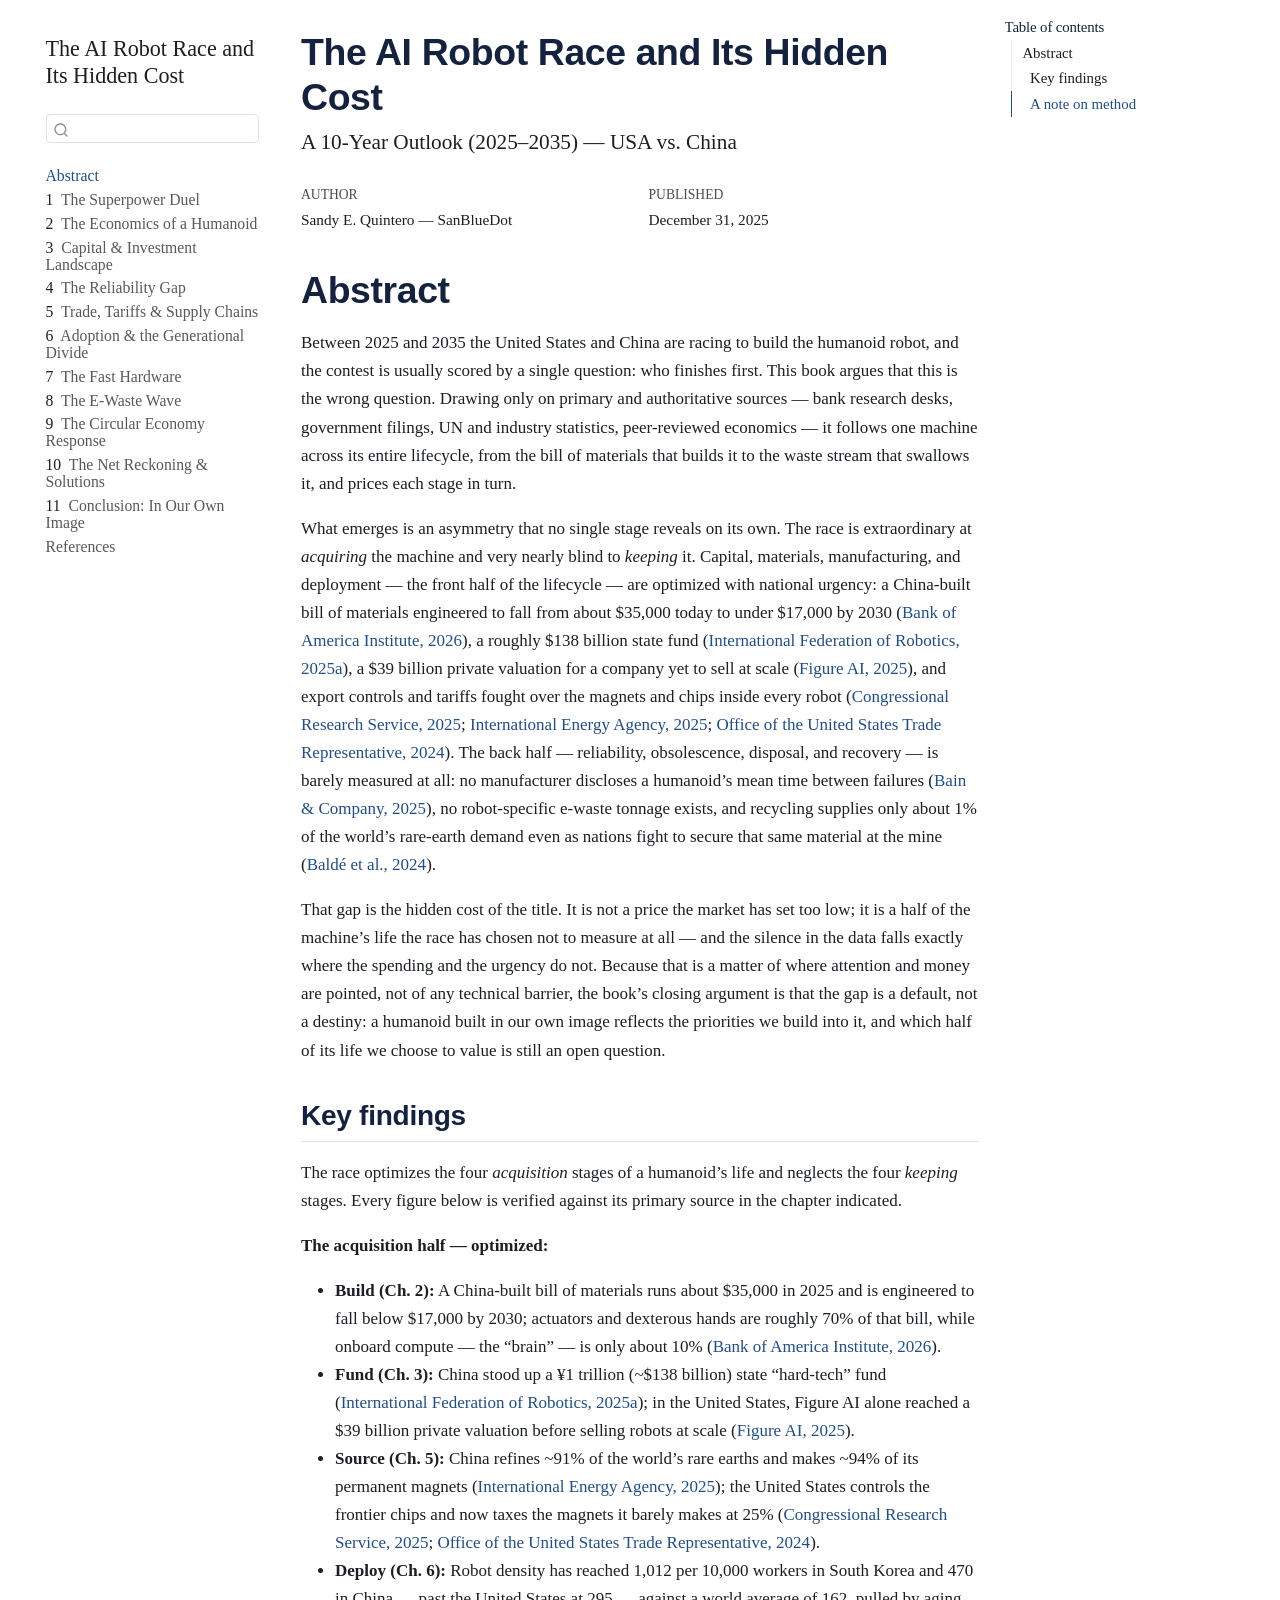
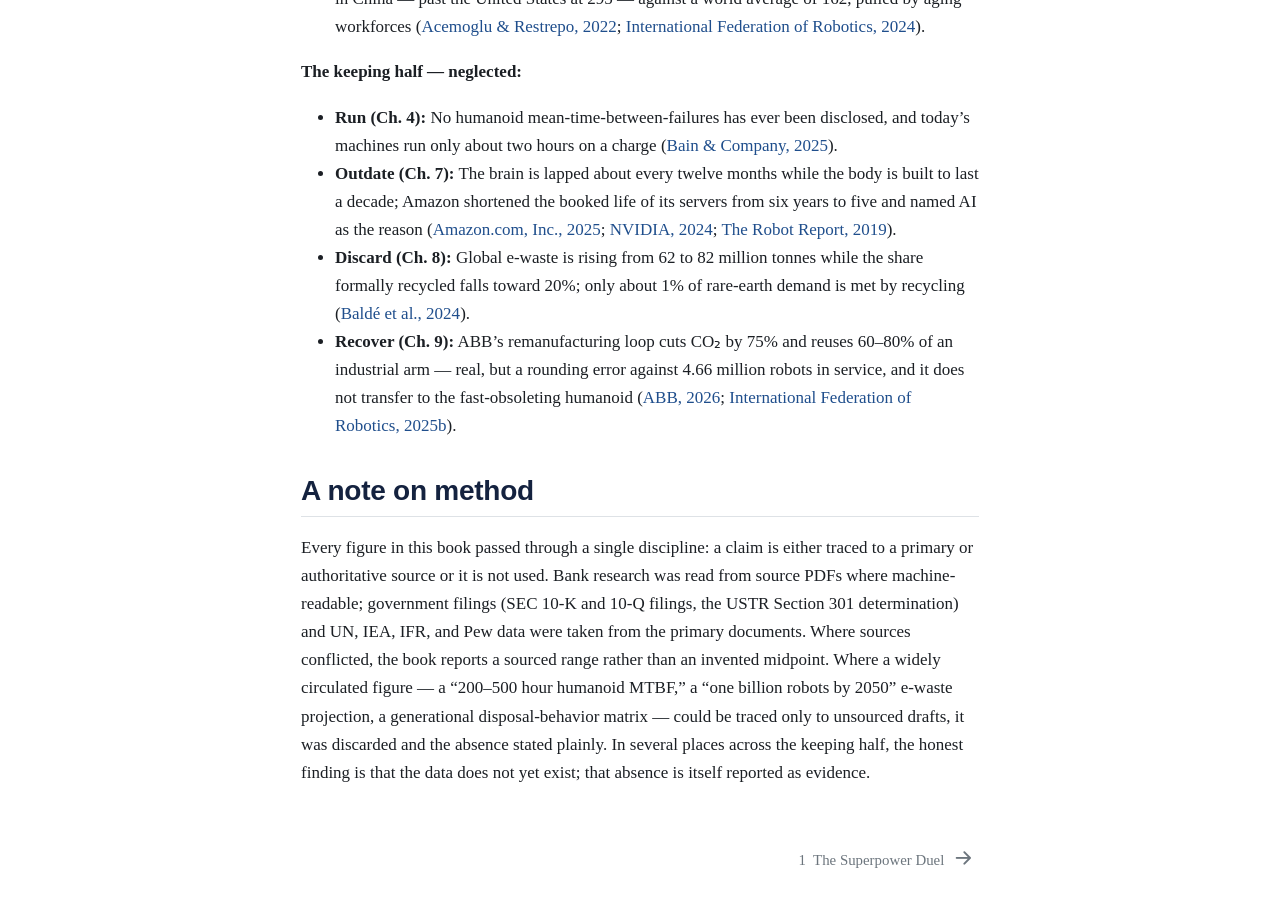
==== index.html @ 502b9b4f "Built site for gh-pages" ====
<!DOCTYPE html>
<html xmlns="http://www.w3.org/1999/xhtml" lang="en" xml:lang="en"><head>

<meta charset="utf-8">
<meta name="generator" content="quarto-1.9.38">

<meta name="viewport" content="width=device-width, initial-scale=1.0, user-scalable=yes">

<meta name="author" content="Sandy E. Quintero — SanBlueDot">
<meta name="dcterms.date" content="2025-12-31">

<title>The AI Robot Race and Its Hidden Cost</title>
<style>
/* Default styles provided by pandoc.
** See https://pandoc.org/MANUAL.html#variables-for-html for config info.
*/
code{white-space: pre-wrap;}
span.smallcaps{font-variant: small-caps;}
div.columns{display: flex; gap: min(4vw, 1.5em);}
div.column{flex: auto; overflow-x: auto;}
div.hanging-indent{margin-left: 1.5em; text-indent: -1.5em;}
ul.task-list{list-style: none;}
ul.task-list li input[type="checkbox"] {
  width: 0.8em;
  margin: 0 0.8em 0.2em -1em; /* quarto-specific, see https://github.com/quarto-dev/quarto-cli/issues/4556 */ 
  vertical-align: middle;
}
/* CSS for citations */
div.csl-bib-body { }
div.csl-entry {
  clear: both;
  margin-bottom: 0em;
}
.hanging-indent div.csl-entry {
  margin-left:2em;
  text-indent:-2em;
}
div.csl-left-margin {
  min-width:2em;
  float:left;
}
div.csl-right-inline {
  margin-left:2em;
  padding-left:1em;
}
div.csl-indent {
  margin-left: 2em;
}</style>


<script src="site_libs/quarto-nav/quarto-nav.js"></script>
<script src="site_libs/quarto-nav/headroom.min.js"></script>
<script src="site_libs/clipboard/clipboard.min.js"></script>
<script src="site_libs/quarto-search/autocomplete.umd.js"></script>
<script src="site_libs/quarto-search/fuse.min.js"></script>
<script src="site_libs/quarto-search/quarto-search.js"></script>
<meta name="quarto:offset" content="./">
<link href="./01-superpower-duel.html" rel="next">
<script src="site_libs/quarto-html/quarto.js" type="module"></script>
<script src="site_libs/quarto-html/tabsets/tabsets.js" type="module"></script>
<script src="site_libs/quarto-html/popper.min.js"></script>
<script src="site_libs/quarto-html/tippy.umd.min.js"></script>
<script src="site_libs/quarto-html/anchor.min.js"></script>
<link href="site_libs/quarto-html/tippy.css" rel="stylesheet">
<link href="site_libs/quarto-html/quarto-syntax-highlighting-15634bcf2e68342d4ad2dfa704d543f6.css" rel="stylesheet" id="quarto-text-highlighting-styles">
<script src="site_libs/bootstrap/bootstrap.min.js"></script>
<link href="site_libs/bootstrap/bootstrap-icons.css" rel="stylesheet">
<link href="site_libs/bootstrap/bootstrap-3083ef82141734df371f26d2f2a24fa7.min.css" rel="stylesheet" append-hash="true" id="quarto-bootstrap" data-mode="light">
<script id="quarto-search-options" type="application/json">{
  "location": "sidebar",
  "copy-button": false,
  "collapse-after": 3,
  "panel-placement": "start",
  "type": "textbox",
  "limit": 50,
  "keyboard-shortcut": [
    "f",
    "/",
    "s"
  ],
  "show-item-context": false,
  "language": {
    "search-no-results-text": "No results",
    "search-matching-documents-text": "matching documents",
    "search-copy-link-title": "Copy link to search",
    "search-hide-matches-text": "Hide additional matches",
    "search-more-match-text": "more match in this document",
    "search-more-matches-text": "more matches in this document",
    "search-clear-button-title": "Clear",
    "search-text-placeholder": "",
    "search-detached-cancel-button-title": "Cancel",
    "search-submit-button-title": "Submit",
    "search-label": "Search"
  }
}</script>


</head>

<body class="nav-sidebar floating quarto-light">

<div id="quarto-search-results"></div>
  <header id="quarto-header" class="headroom fixed-top">
  <nav class="quarto-secondary-nav">
    <div class="container-fluid d-flex">
      <button type="button" class="quarto-btn-toggle btn" data-bs-toggle="collapse" role="button" data-bs-target=".quarto-sidebar-collapse-item" aria-controls="quarto-sidebar" aria-expanded="false" aria-label="Toggle sidebar navigation" onclick="if (window.quartoToggleHeadroom) { window.quartoToggleHeadroom(); }">
        <i class="bi bi-layout-text-sidebar-reverse"></i>
      </button>
        <nav class="quarto-page-breadcrumbs" aria-label="breadcrumb"><ol class="breadcrumb"><li class="breadcrumb-item"><a href="./index.html">Abstract</a></li></ol></nav>
        <a class="flex-grow-1" role="navigation" data-bs-toggle="collapse" data-bs-target=".quarto-sidebar-collapse-item" aria-controls="quarto-sidebar" aria-expanded="false" aria-label="Toggle sidebar navigation" onclick="if (window.quartoToggleHeadroom) { window.quartoToggleHeadroom(); }">      
        </a>
      <button type="button" class="btn quarto-search-button" aria-label="Search" onclick="window.quartoOpenSearch();">
        <i class="bi bi-search"></i>
      </button>
    </div>
  </nav>
</header>
<!-- content -->
<div id="quarto-content" class="quarto-container page-columns page-rows-contents page-layout-article">
<!-- sidebar -->
  <nav id="quarto-sidebar" class="sidebar collapse collapse-horizontal quarto-sidebar-collapse-item sidebar-navigation floating overflow-auto">
    <div class="pt-lg-2 mt-2 text-left sidebar-header">
    <div class="sidebar-title mb-0 py-0">
      <a href="./">The AI Robot Race and Its Hidden Cost</a> 
    </div>
      </div>
        <div class="mt-2 flex-shrink-0 align-items-center">
        <div class="sidebar-search">
        <div id="quarto-search" class="" title="Search"></div>
        </div>
        </div>
    <div class="sidebar-menu-container"> 
    <ul class="list-unstyled mt-1">
        <li class="sidebar-item">
  <div class="sidebar-item-container"> 
  <a href="./index.html" class="sidebar-item-text sidebar-link active">
 <span class="menu-text">Abstract</span></a>
  </div>
</li>
        <li class="sidebar-item">
  <div class="sidebar-item-container"> 
  <a href="./01-superpower-duel.html" class="sidebar-item-text sidebar-link">
 <span class="menu-text"><span class="chapter-number">1</span>&nbsp; <span class="chapter-title">The Superpower Duel</span></span></a>
  </div>
</li>
        <li class="sidebar-item">
  <div class="sidebar-item-container"> 
  <a href="./02-economics-of-a-humanoid.html" class="sidebar-item-text sidebar-link">
 <span class="menu-text"><span class="chapter-number">2</span>&nbsp; <span class="chapter-title">The Economics of a Humanoid</span></span></a>
  </div>
</li>
        <li class="sidebar-item">
  <div class="sidebar-item-container"> 
  <a href="./03-capital-investment.html" class="sidebar-item-text sidebar-link">
 <span class="menu-text"><span class="chapter-number">3</span>&nbsp; <span class="chapter-title">Capital &amp; Investment Landscape</span></span></a>
  </div>
</li>
        <li class="sidebar-item">
  <div class="sidebar-item-container"> 
  <a href="./04-reliability-gap.html" class="sidebar-item-text sidebar-link">
 <span class="menu-text"><span class="chapter-number">4</span>&nbsp; <span class="chapter-title">The Reliability Gap</span></span></a>
  </div>
</li>
        <li class="sidebar-item">
  <div class="sidebar-item-container"> 
  <a href="./05-trade-tariffs.html" class="sidebar-item-text sidebar-link">
 <span class="menu-text"><span class="chapter-number">5</span>&nbsp; <span class="chapter-title">Trade, Tariffs &amp; Supply Chains</span></span></a>
  </div>
</li>
        <li class="sidebar-item">
  <div class="sidebar-item-container"> 
  <a href="./06-adoption-generational.html" class="sidebar-item-text sidebar-link">
 <span class="menu-text"><span class="chapter-number">6</span>&nbsp; <span class="chapter-title">Adoption &amp; the Generational Divide</span></span></a>
  </div>
</li>
        <li class="sidebar-item">
  <div class="sidebar-item-container"> 
  <a href="./07-fast-hardware.html" class="sidebar-item-text sidebar-link">
 <span class="menu-text"><span class="chapter-number">7</span>&nbsp; <span class="chapter-title">The Fast Hardware</span></span></a>
  </div>
</li>
        <li class="sidebar-item">
  <div class="sidebar-item-container"> 
  <a href="./08-ewaste-wave.html" class="sidebar-item-text sidebar-link">
 <span class="menu-text"><span class="chapter-number">8</span>&nbsp; <span class="chapter-title">The E-Waste Wave</span></span></a>
  </div>
</li>
        <li class="sidebar-item">
  <div class="sidebar-item-container"> 
  <a href="./09-circular-economy.html" class="sidebar-item-text sidebar-link">
 <span class="menu-text"><span class="chapter-number">9</span>&nbsp; <span class="chapter-title">The Circular Economy Response</span></span></a>
  </div>
</li>
        <li class="sidebar-item">
  <div class="sidebar-item-container"> 
  <a href="./10-net-reckoning.html" class="sidebar-item-text sidebar-link">
 <span class="menu-text"><span class="chapter-number">10</span>&nbsp; <span class="chapter-title">The Net Reckoning &amp; Solutions</span></span></a>
  </div>
</li>
        <li class="sidebar-item">
  <div class="sidebar-item-container"> 
  <a href="./conclusion.html" class="sidebar-item-text sidebar-link">
 <span class="menu-text"><span class="chapter-number">11</span>&nbsp; <span class="chapter-title">Conclusion: In Our Own Image</span></span></a>
  </div>
</li>
        <li class="sidebar-item">
  <div class="sidebar-item-container"> 
  <a href="./references.html" class="sidebar-item-text sidebar-link">
 <span class="menu-text">References</span></a>
  </div>
</li>
    </ul>
    </div>
</nav>
<div id="quarto-sidebar-glass" class="quarto-sidebar-collapse-item" data-bs-toggle="collapse" data-bs-target=".quarto-sidebar-collapse-item"></div>
<!-- margin-sidebar -->
    <div id="quarto-margin-sidebar" class="sidebar margin-sidebar">
        <nav id="TOC" role="doc-toc" class="toc-active">
    <h2 id="toc-title">Table of contents</h2>
   
  <ul>
  <li><a href="#abstract" id="toc-abstract" class="nav-link active" data-scroll-target="#abstract">Abstract</a>
  <ul class="collapse">
  <li><a href="#key-findings" id="toc-key-findings" class="nav-link" data-scroll-target="#key-findings">Key findings</a></li>
  <li><a href="#a-note-on-method" id="toc-a-note-on-method" class="nav-link" data-scroll-target="#a-note-on-method">A note on method</a></li>
  </ul></li>
  </ul>
</nav>
    </div>
<!-- main -->
<main class="content" id="quarto-document-content">

<header id="title-block-header" class="quarto-title-block default">
<div class="quarto-title">
<h1 class="title">The AI Robot Race and Its Hidden Cost</h1>
<p class="subtitle lead">A 10-Year Outlook (2025–2035) — USA vs.&nbsp;China</p>
</div>



<div class="quarto-title-meta">

    <div>
    <div class="quarto-title-meta-heading">Author</div>
    <div class="quarto-title-meta-contents">
             <p>Sandy E. Quintero — SanBlueDot </p>
          </div>
  </div>
    
    <div>
    <div class="quarto-title-meta-heading">Published</div>
    <div class="quarto-title-meta-contents">
      <p class="date">December 31, 2025</p>
    </div>
  </div>
  
    
  </div>
  


</header>


<section id="abstract" class="level1 unnumbered">
<h1 class="unnumbered">Abstract</h1>
<p>Between 2025 and 2035 the United States and China are racing to build the humanoid robot, and the contest is usually scored by a single question: who finishes first. This book argues that this is the wrong question. Drawing only on primary and authoritative sources — bank research desks, government filings, UN and industry statistics, peer-reviewed economics — it follows one machine across its entire lifecycle, from the bill of materials that builds it to the waste stream that swallows it, and prices each stage in turn.</p>
<p>What emerges is an asymmetry that no single stage reveals on its own. The race is extraordinary at <em>acquiring</em> the machine and very nearly blind to <em>keeping</em> it. Capital, materials, manufacturing, and deployment — the front half of the lifecycle — are optimized with national urgency: a China-built bill of materials engineered to fall from about $35,000 today to under $17,000 by 2030 <span class="citation" data-cites="bofa2026physicalai">(<a href="references.html#ref-bofa2026physicalai" role="doc-biblioref">Bank of America Institute, 2026</a>)</span>, a roughly $138 billion state fund <span class="citation" data-cites="ifr2025chinafund">(<a href="references.html#ref-ifr2025chinafund" role="doc-biblioref">International Federation of Robotics, 2025a</a>)</span>, a $39 billion private valuation for a company yet to sell at scale <span class="citation" data-cites="figure2025seriesc">(<a href="references.html#ref-figure2025seriesc" role="doc-biblioref">Figure AI, 2025</a>)</span>, and export controls and tariffs fought over the magnets and chips inside every robot <span class="citation" data-cites="iea2025criticalminerals ustr2024section301 crs2025semiconductors">(<a href="references.html#ref-crs2025semiconductors" role="doc-biblioref">Congressional Research Service, 2025</a>; <a href="references.html#ref-iea2025criticalminerals" role="doc-biblioref">International Energy Agency, 2025</a>; <a href="references.html#ref-ustr2024section301" role="doc-biblioref">Office of the United States Trade Representative, 2024</a>)</span>. The back half — reliability, obsolescence, disposal, and recovery — is barely measured at all: no manufacturer discloses a humanoid’s mean time between failures <span class="citation" data-cites="bain2025humanoid">(<a href="references.html#ref-bain2025humanoid" role="doc-biblioref">Bain &amp; Company, 2025</a>)</span>, no robot-specific e-waste tonnage exists, and recycling supplies only about 1% of the world’s rare-earth demand even as nations fight to secure that same material at the mine <span class="citation" data-cites="gem2024">(<a href="references.html#ref-gem2024" role="doc-biblioref">Baldé et al., 2024</a>)</span>.</p>
<p>That gap is the hidden cost of the title. It is not a price the market has set too low; it is a half of the machine’s life the race has chosen not to measure at all — and the silence in the data falls exactly where the spending and the urgency do not. Because that is a matter of where attention and money are pointed, not of any technical barrier, the book’s closing argument is that the gap is a default, not a destiny: a humanoid built in our own image reflects the priorities we build into it, and which half of its life we choose to value is still an open question.</p>
<section id="key-findings" class="level2">
<h2 class="anchored" data-anchor-id="key-findings">Key findings</h2>
<p>The race optimizes the four <em>acquisition</em> stages of a humanoid’s life and neglects the four <em>keeping</em> stages. Every figure below is verified against its primary source in the chapter indicated.</p>
<p><strong>The acquisition half — optimized:</strong></p>
<ul>
<li><strong>Build (Ch. 2):</strong> A China-built bill of materials runs about $35,000 in 2025 and is engineered to fall below $17,000 by 2030; actuators and dexterous hands are roughly 70% of that bill, while onboard compute — the “brain” — is only about 10% <span class="citation" data-cites="bofa2026physicalai">(<a href="references.html#ref-bofa2026physicalai" role="doc-biblioref">Bank of America Institute, 2026</a>)</span>.</li>
<li><strong>Fund (Ch. 3):</strong> China stood up a ¥1 trillion (~$138 billion) state “hard-tech” fund <span class="citation" data-cites="ifr2025chinafund">(<a href="references.html#ref-ifr2025chinafund" role="doc-biblioref">International Federation of Robotics, 2025a</a>)</span>; in the United States, Figure AI alone reached a $39 billion private valuation before selling robots at scale <span class="citation" data-cites="figure2025seriesc">(<a href="references.html#ref-figure2025seriesc" role="doc-biblioref">Figure AI, 2025</a>)</span>.</li>
<li><strong>Source (Ch. 5):</strong> China refines ~91% of the world’s rare earths and makes ~94% of its permanent magnets <span class="citation" data-cites="iea2025criticalminerals">(<a href="references.html#ref-iea2025criticalminerals" role="doc-biblioref">International Energy Agency, 2025</a>)</span>; the United States controls the frontier chips and now taxes the magnets it barely makes at 25% <span class="citation" data-cites="ustr2024section301 crs2025semiconductors">(<a href="references.html#ref-crs2025semiconductors" role="doc-biblioref">Congressional Research Service, 2025</a>; <a href="references.html#ref-ustr2024section301" role="doc-biblioref">Office of the United States Trade Representative, 2024</a>)</span>.</li>
<li><strong>Deploy (Ch. 6):</strong> Robot density has reached 1,012 per 10,000 workers in South Korea and 470 in China — past the United States at 295 — against a world average of 162, pulled by aging workforces <span class="citation" data-cites="ifr2024density acemoglu2022demographics">(<a href="references.html#ref-acemoglu2022demographics" role="doc-biblioref">Acemoglu &amp; Restrepo, 2022</a>; <a href="references.html#ref-ifr2024density" role="doc-biblioref">International Federation of Robotics, 2024</a>)</span>.</li>
</ul>
<p><strong>The keeping half — neglected:</strong></p>
<ul>
<li><strong>Run (Ch. 4):</strong> No humanoid mean-time-between-failures has ever been disclosed, and today’s machines run only about two hours on a charge <span class="citation" data-cites="bain2025humanoid">(<a href="references.html#ref-bain2025humanoid" role="doc-biblioref">Bain &amp; Company, 2025</a>)</span>.</li>
<li><strong>Outdate (Ch. 7):</strong> The brain is lapped about every twelve months while the body is built to last a decade; Amazon shortened the booked life of its servers from six years to five and named AI as the reason <span class="citation" data-cites="nvidia2024computex therobotreport_reliability amazon2025form10q">(<a href="references.html#ref-amazon2025form10q" role="doc-biblioref">Amazon.com, Inc., 2025</a>; <a href="references.html#ref-nvidia2024computex" role="doc-biblioref">NVIDIA, 2024</a>; <a href="references.html#ref-therobotreport_reliability" role="doc-biblioref">The Robot Report, 2019</a>)</span>.</li>
<li><strong>Discard (Ch. 8):</strong> Global e-waste is rising from 62 to 82 million tonnes while the share formally recycled falls toward 20%; only about 1% of rare-earth demand is met by recycling <span class="citation" data-cites="gem2024">(<a href="references.html#ref-gem2024" role="doc-biblioref">Baldé et al., 2024</a>)</span>.</li>
<li><strong>Recover (Ch. 9):</strong> ABB’s remanufacturing loop cuts CO₂ by 75% and reuses 60–80% of an industrial arm — real, but a rounding error against 4.66 million robots in service, and it does not transfer to the fast-obsoleting humanoid <span class="citation" data-cites="abbreman_service ifr2025worldrobotics">(<a href="references.html#ref-abbreman_service" role="doc-biblioref">ABB, 2026</a>; <a href="references.html#ref-ifr2025worldrobotics" role="doc-biblioref">International Federation of Robotics, 2025b</a>)</span>.</li>
</ul>
</section>
<section id="a-note-on-method" class="level2">
<h2 class="anchored" data-anchor-id="a-note-on-method">A note on method</h2>
<p>Every figure in this book passed through a single discipline: a claim is either traced to a primary or authoritative source or it is not used. Bank research was read from source PDFs where machine-readable; government filings (SEC 10-K and 10-Q filings, the USTR Section 301 determination) and UN, IEA, IFR, and Pew data were taken from the primary documents. Where sources conflicted, the book reports a sourced range rather than an invented midpoint. Where a widely circulated figure — a “200–500 hour humanoid MTBF,” a “one billion robots by 2050” e-waste projection, a generational disposal-behavior matrix — could be traced only to unsourced drafts, it was discarded and the absence stated plainly. In several places across the keeping half, the honest finding is that the data does not yet exist; that absence is itself reported as evidence.</p>


<div id="refs" class="references csl-bib-body hanging-indent" data-entry-spacing="0" data-line-spacing="2" role="list" style="display: none">
<div id="ref-abbreman_service" class="csl-entry" role="listitem">
ABB. (2026). <em>Remanufacturing and workshop repair — remanufactured robots</em>. <a href="https://new.abb.com/products/robotics/service/remanufacturing-and-workshop-repair">https://new.abb.com/products/robotics/service/remanufacturing-and-workshop-repair</a>
</div>
<div id="ref-acemoglu2022demographics" class="csl-entry" role="listitem">
Acemoglu, D., &amp; Restrepo, P. (2022). Demographics and automation. <em>The Review of Economic Studies</em>, <em>89</em>(1), 1–44.
</div>
<div id="ref-amazon2025form10q" class="csl-entry" role="listitem">
Amazon.com, Inc. (2025). <em>Form 10-q for the quarterly period ended march 31, 2025</em>. U.S. Securities; Exchange Commission. <a href="https://www.sec.gov/Archives/edgar/data/1018724/000101872425000036/amzn-20250331.htm">https://www.sec.gov/Archives/edgar/data/1018724/000101872425000036/amzn-20250331.htm</a>
</div>
<div id="ref-bain2025humanoid" class="csl-entry" role="listitem">
Bain &amp; Company. (2025). <em>Humanoid robots: From demos to deployment — technology report 2025</em>. <a href="https://www.bain.com/insights/humanoid-robots-from-demos-to-deployment-technology-report-2025/">https://www.bain.com/insights/humanoid-robots-from-demos-to-deployment-technology-report-2025/</a>
</div>
<div id="ref-gem2024" class="csl-entry" role="listitem">
Baldé, C. P., Kuehr, R., Yamamoto, T., McDonald, R., D’Angelo, E., Althaf, S., Bel, G., Deubzer, O., Fernandez-Cubillo, E., Forti, V., Gray, V., Herat, S., Honda, S., Iattoni, G., Khetriwal, D. S., Luda di Cortemiglia, V., Lobuntsova, Y., Nnorom, I., Pralat, N., &amp; Wagner, M. (2024). <em>The global e-waste monitor 2024</em>. International Telecommunication Union (ITU); United Nations Institute for Training; Research (UNITAR). <a href="https://www.itu.int/en/ITU-D/Environment/Pages/Publications/The-Global-E-waste-Monitor-2024.aspx">https://www.itu.int/en/ITU-D/Environment/Pages/Publications/The-Global-E-waste-Monitor-2024.aspx</a>
</div>
<div id="ref-bofa2026physicalai" class="csl-entry" role="listitem">
Bank of America Institute. (2026, March). <em>Transformation — physical AI, part 2: Humanoid robots</em>. <a href="https://institute.bankofamerica.com/content/dam/transformation/physical-ai-part-2.pdf">https://institute.bankofamerica.com/content/dam/transformation/physical-ai-part-2.pdf</a>
</div>
<div id="ref-crs2025semiconductors" class="csl-entry" role="listitem">
Congressional Research Service. (2025). <em>U.s. Export controls and china: Advanced semiconductors</em>. <a href="https://www.congress.gov/crs-product/R48642">https://www.congress.gov/crs-product/R48642</a>
</div>
<div id="ref-figure2025seriesc" class="csl-entry" role="listitem">
Figure AI. (2025, September). <em>Figure exceeds $1B in series c funding at $39B post-money valuation</em>. <a href="https://www.figure.ai/news/series-c">https://www.figure.ai/news/series-c</a>
</div>
<div id="ref-iea2025criticalminerals" class="csl-entry" role="listitem">
International Energy Agency. (2025). <em>With new export controls on critical minerals, supply concentration risks become reality</em>. <a href="https://www.iea.org/commentaries/with-new-export-controls-on-critical-minerals-supply-concentration-risks-become-reality">https://www.iea.org/commentaries/with-new-export-controls-on-critical-minerals-supply-concentration-risks-become-reality</a>
</div>
<div id="ref-ifr2024density" class="csl-entry" role="listitem">
International Federation of Robotics. (2024). <em>Global robot density in factories doubled in seven years</em>. <a href="https://ifr.org/ifr-press-releases/news/global-robot-density-in-factories-doubled-in-seven-years">https://ifr.org/ifr-press-releases/news/global-robot-density-in-factories-doubled-in-seven-years</a>
</div>
<div id="ref-ifr2025chinafund" class="csl-entry" role="listitem">
International Federation of Robotics. (2025a, March). <em>China to invest 1 trillion yuan in robotics and high-tech industries</em>. <a href="https://ifr.org/ifr-press-releases/news/china-to-invest-1-trillion-yuan-in-robotics-and-high-tech-industries">https://ifr.org/ifr-press-releases/news/china-to-invest-1-trillion-yuan-in-robotics-and-high-tech-industries</a>
</div>
<div id="ref-ifr2025worldrobotics" class="csl-entry" role="listitem">
International Federation of Robotics. (2025b, September). <em>Global robot demand in factories doubles over 10 years — world robotics 2025</em>. <a href="https://ifr.org/ifr-press-releases/news/global-robot-demand-in-factories-doubles-over-10-years">https://ifr.org/ifr-press-releases/news/global-robot-demand-in-factories-doubles-over-10-years</a>
</div>
<div id="ref-nvidia2024computex" class="csl-entry" role="listitem">
NVIDIA. (2024, June). <em><span>“Accelerate everything,”</span> NVIDIA CEO says ahead of COMPUTEX</em>. <a href="https://blogs.nvidia.com/blog/computex-2024-jensen-huang/">https://blogs.nvidia.com/blog/computex-2024-jensen-huang/</a>
</div>
<div id="ref-ustr2024section301" class="csl-entry" role="listitem">
Office of the United States Trade Representative. (2024, September). <em>Notice of modification: China’s acts, policies, and practices related to technology transfer, intellectual property, and innovation</em>. <a href="https://www.federalregister.gov/documents/2024/09/18/2024-21217/notice-of-modification-chinas-acts-policies-and-practices-related-to-technology-transfer">https://www.federalregister.gov/documents/2024/09/18/2024-21217/notice-of-modification-chinas-acts-policies-and-practices-related-to-technology-transfer</a>
</div>
<div id="ref-therobotreport_reliability" class="csl-entry" role="listitem">
The Robot Report. (2019, June). <em>The fake news about robots and their reliability</em>. <a href="https://www.therobotreport.com/the-fake-news-about-robots-and-their-reliability/">https://www.therobotreport.com/the-fake-news-about-robots-and-their-reliability/</a>
</div>
</div>
</section>
</section>

</main> <!-- /main -->
<script id="quarto-html-after-body" type="application/javascript">
  window.document.addEventListener("DOMContentLoaded", function (event) {
    const icon = "";
    const anchorJS = new window.AnchorJS();
    anchorJS.options = {
      placement: 'right',
      icon: icon
    };
    anchorJS.add('.anchored');
    const isCodeAnnotation = (el) => {
      for (const clz of el.classList) {
        if (clz.startsWith('code-annotation-')) {                     
          return true;
        }
      }
      return false;
    }
    const onCopySuccess = function(e) {
      // button target
      const button = e.trigger;
      // don't keep focus
      button.blur();
      // flash "checked"
      button.classList.add('code-copy-button-checked');
      var currentTitle = button.getAttribute("title");
      button.setAttribute("title", "Copied!");
      let tooltip;
      if (window.bootstrap) {
        button.setAttribute("data-bs-toggle", "tooltip");
        button.setAttribute("data-bs-placement", "left");
        button.setAttribute("data-bs-title", "Copied!");
        tooltip = new bootstrap.Tooltip(button, 
          { trigger: "manual", 
            customClass: "code-copy-button-tooltip",
            offset: [0, -8]});
        tooltip.show();    
      }
      setTimeout(function() {
        if (tooltip) {
          tooltip.hide();
          button.removeAttribute("data-bs-title");
          button.removeAttribute("data-bs-toggle");
          button.removeAttribute("data-bs-placement");
        }
        button.setAttribute("title", currentTitle);
        button.classList.remove('code-copy-button-checked');
      }, 1000);
      // clear code selection
      e.clearSelection();
    }
    const getTextToCopy = function(trigger) {
      const outerScaffold = trigger.parentElement.cloneNode(true);
      const codeEl = outerScaffold.querySelector('code');
      for (const childEl of codeEl.children) {
        if (isCodeAnnotation(childEl)) {
          childEl.remove();
        }
      }
      return codeEl.innerText;
    }
    const clipboard = new window.ClipboardJS('.code-copy-button:not([data-in-quarto-modal])', {
      text: getTextToCopy
    });
    clipboard.on('success', onCopySuccess);
    if (window.document.getElementById('quarto-embedded-source-code-modal')) {
      const clipboardModal = new window.ClipboardJS('.code-copy-button[data-in-quarto-modal]', {
        text: getTextToCopy,
        container: window.document.getElementById('quarto-embedded-source-code-modal')
      });
      clipboardModal.on('success', onCopySuccess);
    }
      var localhostRegex = new RegExp(/^(?:http|https):\/\/localhost\:?[0-9]*\//);
      var mailtoRegex = new RegExp(/^mailto:/);
        var filterRegex = new RegExp('/' + window.location.host + '/');
      var isInternal = (href) => {
          return filterRegex.test(href) || localhostRegex.test(href) || mailtoRegex.test(href);
      }
      // Inspect non-navigation links and adorn them if external
     var links = window.document.querySelectorAll('a[href]:not(.nav-link):not(.navbar-brand):not(.toc-action):not(.sidebar-link):not(.sidebar-item-toggle):not(.pagination-link):not(.no-external):not([aria-hidden]):not(.dropdown-item):not(.quarto-navigation-tool):not(.about-link)');
      for (var i=0; i<links.length; i++) {
        const link = links[i];
        if (!isInternal(link.href)) {
          // undo the damage that might have been done by quarto-nav.js in the case of
          // links that we want to consider external
          if (link.dataset.originalHref !== undefined) {
            link.href = link.dataset.originalHref;
          }
        }
      }
    function tippyHover(el, contentFn, onTriggerFn, onUntriggerFn) {
      const config = {
        allowHTML: true,
        maxWidth: 500,
        delay: 100,
        arrow: false,
        appendTo: function(el) {
            return el.parentElement;
        },
        interactive: true,
        interactiveBorder: 10,
        theme: 'quarto',
        placement: 'bottom-start',
      };
      if (contentFn) {
        config.content = contentFn;
      }
      if (onTriggerFn) {
        config.onTrigger = onTriggerFn;
      }
      if (onUntriggerFn) {
        config.onUntrigger = onUntriggerFn;
      }
      window.tippy(el, config); 
    }
    const noterefs = window.document.querySelectorAll('a[role="doc-noteref"]');
    for (var i=0; i<noterefs.length; i++) {
      const ref = noterefs[i];
      tippyHover(ref, function() {
        // use id or data attribute instead here
        let href = ref.getAttribute('data-footnote-href') || ref.getAttribute('href');
        try { href = new URL(href).hash; } catch {}
        const id = href.replace(/^#\/?/, "");
        const note = window.document.getElementById(id);
        if (note) {
          return note.innerHTML;
        } else {
          return "";
        }
      });
    }
    const xrefs = window.document.querySelectorAll('a.quarto-xref');
    const processXRef = (id, note) => {
      // Strip column container classes
      const stripColumnClz = (el) => {
        el.classList.remove("page-full", "page-columns");
        if (el.children) {
          for (const child of el.children) {
            stripColumnClz(child);
          }
        }
      }
      stripColumnClz(note)
      if (id === null || id.startsWith('sec-')) {
        // Special case sections, only their first couple elements
        const container = document.createElement("div");
        if (note.children && note.children.length > 2) {
          container.appendChild(note.children[0].cloneNode(true));
          for (let i = 1; i < note.children.length; i++) {
            const child = note.children[i];
            if (child.tagName === "P" && child.innerText === "") {
              continue;
            } else {
              container.appendChild(child.cloneNode(true));
              break;
            }
          }
          if (window.Quarto?.typesetMath) {
            window.Quarto.typesetMath(container);
          }
          return container.innerHTML
        } else {
          if (window.Quarto?.typesetMath) {
            window.Quarto.typesetMath(note);
          }
          return note.innerHTML;
        }
      } else {
        // Remove any anchor links if they are present
        const anchorLink = note.querySelector('a.anchorjs-link');
        if (anchorLink) {
          anchorLink.remove();
        }
        if (window.Quarto?.typesetMath) {
          window.Quarto.typesetMath(note);
        }
        if (note.classList.contains("callout")) {
          return note.outerHTML;
        } else {
          return note.innerHTML;
        }
      }
    }
    for (var i=0; i<xrefs.length; i++) {
      const xref = xrefs[i];
      tippyHover(xref, undefined, function(instance) {
        instance.disable();
        let url = xref.getAttribute('href');
        let hash = undefined; 
        if (url.startsWith('#')) {
          hash = url;
        } else {
          try { hash = new URL(url).hash; } catch {}
        }
        if (hash) {
          const id = hash.replace(/^#\/?/, "");
          const note = window.document.getElementById(id);
          if (note !== null) {
            try {
              const html = processXRef(id, note.cloneNode(true));
              instance.setContent(html);
            } finally {
              instance.enable();
              instance.show();
            }
          } else {
            // See if we can fetch this
            fetch(url.split('#')[0])
            .then(res => res.text())
            .then(html => {
              const parser = new DOMParser();
              const htmlDoc = parser.parseFromString(html, "text/html");
              const note = htmlDoc.getElementById(id);
              if (note !== null) {
                const html = processXRef(id, note);
                instance.setContent(html);
              } 
            }).finally(() => {
              instance.enable();
              instance.show();
            });
          }
        } else {
          // See if we can fetch a full url (with no hash to target)
          // This is a special case and we should probably do some content thinning / targeting
          fetch(url)
          .then(res => res.text())
          .then(html => {
            const parser = new DOMParser();
            const htmlDoc = parser.parseFromString(html, "text/html");
            const note = htmlDoc.querySelector('main.content');
            if (note !== null) {
              // This should only happen for chapter cross references
              // (since there is no id in the URL)
              // remove the first header
              if (note.children.length > 0 && note.children[0].tagName === "HEADER") {
                note.children[0].remove();
              }
              const html = processXRef(null, note);
              instance.setContent(html);
            } 
          }).finally(() => {
            instance.enable();
            instance.show();
          });
        }
      }, function(instance) {
      });
    }
        let selectedAnnoteEl;
        const selectorForAnnotation = ( cell, annotation) => {
          let cellAttr = 'data-code-cell="' + cell + '"';
          let lineAttr = 'data-code-annotation="' +  annotation + '"';
          const selector = 'span[' + cellAttr + '][' + lineAttr + ']';
          return selector;
        }
        const selectCodeLines = (annoteEl) => {
          const doc = window.document;
          const targetCell = annoteEl.getAttribute("data-target-cell");
          const targetAnnotation = annoteEl.getAttribute("data-target-annotation");
          const annoteSpan = window.document.querySelector(selectorForAnnotation(targetCell, targetAnnotation));
          const lines = annoteSpan.getAttribute("data-code-lines").split(",");
          const lineIds = lines.map((line) => {
            return targetCell + "-" + line;
          })
          let top = null;
          let height = null;
          let parent = null;
          if (lineIds.length > 0) {
              //compute the position of the single el (top and bottom and make a div)
              const el = window.document.getElementById(lineIds[0]);
              top = el.offsetTop;
              height = el.offsetHeight;
              parent = el.parentElement.parentElement;
            if (lineIds.length > 1) {
              const lastEl = window.document.getElementById(lineIds[lineIds.length - 1]);
              const bottom = lastEl.offsetTop + lastEl.offsetHeight;
              height = bottom - top;
            }
            if (top !== null && height !== null && parent !== null) {
              // cook up a div (if necessary) and position it 
              let div = window.document.getElementById("code-annotation-line-highlight");
              if (div === null) {
                div = window.document.createElement("div");
                div.setAttribute("id", "code-annotation-line-highlight");
                div.style.position = 'absolute';
                parent.appendChild(div);
              }
              div.style.top = top - 2 + "px";
              div.style.height = height + 4 + "px";
              div.style.left = 0;
              let gutterDiv = window.document.getElementById("code-annotation-line-highlight-gutter");
              if (gutterDiv === null) {
                gutterDiv = window.document.createElement("div");
                gutterDiv.setAttribute("id", "code-annotation-line-highlight-gutter");
                gutterDiv.style.position = 'absolute';
                const codeCell = window.document.getElementById(targetCell);
                const gutter = codeCell.querySelector('.code-annotation-gutter');
                gutter.appendChild(gutterDiv);
              }
              gutterDiv.style.top = top - 2 + "px";
              gutterDiv.style.height = height + 4 + "px";
            }
            selectedAnnoteEl = annoteEl;
          }
        };
        const unselectCodeLines = () => {
          const elementsIds = ["code-annotation-line-highlight", "code-annotation-line-highlight-gutter"];
          elementsIds.forEach((elId) => {
            const div = window.document.getElementById(elId);
            if (div) {
              div.remove();
            }
          });
          selectedAnnoteEl = undefined;
        };
          // Handle positioning of the toggle
      window.addEventListener(
        "resize",
        throttle(() => {
          elRect = undefined;
          if (selectedAnnoteEl) {
            selectCodeLines(selectedAnnoteEl);
          }
        }, 10)
      );
      function throttle(fn, ms) {
      let throttle = false;
      let timer;
        return (...args) => {
          if(!throttle) { // first call gets through
              fn.apply(this, args);
              throttle = true;
          } else { // all the others get throttled
              if(timer) clearTimeout(timer); // cancel #2
              timer = setTimeout(() => {
                fn.apply(this, args);
                timer = throttle = false;
              }, ms);
          }
        };
      }
        // Attach click handler to the DT
        const annoteDls = window.document.querySelectorAll('dt[data-target-cell]');
        for (const annoteDlNode of annoteDls) {
          annoteDlNode.addEventListener('click', (event) => {
            const clickedEl = event.target;
            if (clickedEl !== selectedAnnoteEl) {
              unselectCodeLines();
              const activeEl = window.document.querySelector('dt[data-target-cell].code-annotation-active');
              if (activeEl) {
                activeEl.classList.remove('code-annotation-active');
              }
              selectCodeLines(clickedEl);
              clickedEl.classList.add('code-annotation-active');
            } else {
              // Unselect the line
              unselectCodeLines();
              clickedEl.classList.remove('code-annotation-active');
            }
          });
        }
    const findCites = (el) => {
      const parentEl = el.parentElement;
      if (parentEl) {
        const cites = parentEl.dataset.cites;
        if (cites) {
          return {
            el,
            cites: cites.split(' ')
          };
        } else {
          return findCites(el.parentElement)
        }
      } else {
        return undefined;
      }
    };
    var bibliorefs = window.document.querySelectorAll('a[role="doc-biblioref"]');
    for (var i=0; i<bibliorefs.length; i++) {
      const ref = bibliorefs[i];
      const citeInfo = findCites(ref);
      if (citeInfo) {
        tippyHover(citeInfo.el, function() {
          var popup = window.document.createElement('div');
          citeInfo.cites.forEach(function(cite) {
            var citeDiv = window.document.createElement('div');
            citeDiv.classList.add('hanging-indent');
            citeDiv.classList.add('csl-entry');
            var biblioDiv = window.document.getElementById('ref-' + cite);
            if (biblioDiv) {
              citeDiv.innerHTML = biblioDiv.innerHTML;
            }
            popup.appendChild(citeDiv);
          });
          return popup.innerHTML;
        });
      }
    }
  });
  </script>
<nav class="page-navigation">
  <div class="nav-page nav-page-previous">
  </div>
  <div class="nav-page nav-page-next">
      <a href="./01-superpower-duel.html" class="pagination-link" aria-label="The Superpower Duel">
        <span class="nav-page-text"><span class="chapter-number">1</span>&nbsp; <span class="chapter-title">The Superpower Duel</span></span> <i class="bi bi-arrow-right-short"></i>
      </a>
  </div>
</nav>
</div> <!-- /content -->




</body></html>
---- site_libs/quarto-html/tippy.css ----
.tippy-box[data-animation=fade][data-state=hidden]{opacity:0}[data-tippy-root]{max-width:calc(100vw - 10px)}.tippy-box{position:relative;background-color:#333;color:#fff;border-radius:4px;font-size:14px;line-height:1.4;white-space:normal;outline:0;transition-property:transform,visibility,opacity}.tippy-box[data-placement^=top]>.tippy-arrow{bottom:0}.tippy-box[data-placement^=top]>.tippy-arrow:before{bottom:-7px;left:0;border-width:8px 8px 0;border-top-color:initial;transform-origin:center top}.tippy-box[data-placement^=bottom]>.tippy-arrow{top:0}.tippy-box[data-placement^=bottom]>.tippy-arrow:before{top:-7px;left:0;border-width:0 8px 8px;border-bottom-color:initial;transform-origin:center bottom}.tippy-box[data-placement^=left]>.tippy-arrow{right:0}.tippy-box[data-placement^=left]>.tippy-arrow:before{border-width:8px 0 8px 8px;border-left-color:initial;right:-7px;transform-origin:center left}.tippy-box[data-placement^=right]>.tippy-arrow{left:0}.tippy-box[data-placement^=right]>.tippy-arrow:before{left:-7px;border-width:8px 8px 8px 0;border-right-color:initial;transform-origin:center right}.tippy-box[data-inertia][data-state=visible]{transition-timing-function:cubic-bezier(.54,1.5,.38,1.11)}.tippy-arrow{width:16px;height:16px;color:#333}.tippy-arrow:before{content:"";position:absolute;border-color:transparent;border-style:solid}.tippy-content{position:relative;padding:5px 9px;z-index:1}
---- site_libs/quarto-html/quarto-syntax-highlighting-15634bcf2e68342d4ad2dfa704d543f6.css ----
/* quarto syntax highlight colors */
:root {
  --quarto-hl-ot-color: #003B4F;
  --quarto-hl-at-color: #657422;
  --quarto-hl-ss-color: #20794D;
  --quarto-hl-an-color: #5E5E5E;
  --quarto-hl-fu-color: #4758AB;
  --quarto-hl-st-color: #20794D;
  --quarto-hl-cf-color: #003B4F;
  --quarto-hl-op-color: #5E5E5E;
  --quarto-hl-er-color: #AD0000;
  --quarto-hl-bn-color: #AD0000;
  --quarto-hl-al-color: #AD0000;
  --quarto-hl-va-color: #111111;
  --quarto-hl-bu-color: inherit;
  --quarto-hl-ex-color: inherit;
  --quarto-hl-pp-color: #AD0000;
  --quarto-hl-in-color: #5E5E5E;
  --quarto-hl-vs-color: #20794D;
  --quarto-hl-wa-color: #5E5E5E;
  --quarto-hl-do-color: #5E5E5E;
  --quarto-hl-im-color: #00769E;
  --quarto-hl-ch-color: #20794D;
  --quarto-hl-dt-color: #AD0000;
  --quarto-hl-fl-color: #AD0000;
  --quarto-hl-co-color: #5E5E5E;
  --quarto-hl-cv-color: #5E5E5E;
  --quarto-hl-cn-color: #8f5902;
  --quarto-hl-sc-color: #5E5E5E;
  --quarto-hl-dv-color: #AD0000;
  --quarto-hl-kw-color: #003B4F;
}

/* other quarto variables */
:root {
  --quarto-font-monospace: SFMono-Regular, Menlo, Monaco, Consolas, "Liberation Mono", "Courier New", monospace;
}

/* syntax highlight based on Pandoc's rules */
pre > code.sourceCode > span {
  color: #003B4F;
}

code.sourceCode > span {
  color: #003B4F;
}

div.sourceCode,
div.sourceCode pre.sourceCode {
  color: #003B4F;
}

/* Normal */
code span {
  color: #003B4F;
}

/* Alert */
code span.al {
  color: #AD0000;
  font-style: inherit;
}

/* Annotation */
code span.an {
  color: #5E5E5E;
  font-style: inherit;
}

/* Attribute */
code span.at {
  color: #657422;
  font-style: inherit;
}

/* BaseN */
code span.bn {
  color: #AD0000;
  font-style: inherit;
}

/* BuiltIn */
code span.bu {
  font-style: inherit;
}

/* ControlFlow */
code span.cf {
  color: #003B4F;
  font-weight: bold;
  font-style: inherit;
}

/* Char */
code span.ch {
  color: #20794D;
  font-style: inherit;
}

/* Constant */
code span.cn {
  color: #8f5902;
  font-style: inherit;
}

/* Comment */
code span.co {
  color: #5E5E5E;
  font-style: inherit;
}

/* CommentVar */
code span.cv {
  color: #5E5E5E;
  font-style: italic;
}

/* Documentation */
code span.do {
  color: #5E5E5E;
  font-style: italic;
}

/* DataType */
code span.dt {
  color: #AD0000;
  font-style: inherit;
}

/* DecVal */
code span.dv {
  color: #AD0000;
  font-style: inherit;
}

/* Error */
code span.er {
  color: #AD0000;
  font-style: inherit;
}

/* Extension */
code span.ex {
  font-style: inherit;
}

/* Float */
code span.fl {
  color: #AD0000;
  font-style: inherit;
}

/* Function */
code span.fu {
  color: #4758AB;
  font-style: inherit;
}

/* Import */
code span.im {
  color: #00769E;
  font-style: inherit;
}

/* Information */
code span.in {
  color: #5E5E5E;
  font-style: inherit;
}

/* Keyword */
code span.kw {
  color: #003B4F;
  font-weight: bold;
  font-style: inherit;
}

/* Operator */
code span.op {
  color: #5E5E5E;
  font-style: inherit;
}

/* Other */
code span.ot {
  color: #003B4F;
  font-style: inherit;
}

/* Preprocessor */
code span.pp {
  color: #AD0000;
  font-style: inherit;
}

/* SpecialChar */
code span.sc {
  color: #5E5E5E;
  font-style: inherit;
}

/* SpecialString */
code span.ss {
  color: #20794D;
  font-style: inherit;
}

/* String */
code span.st {
  color: #20794D;
  font-style: inherit;
}

/* Variable */
code span.va {
  color: #111111;
  font-style: inherit;
}

/* VerbatimString */
code span.vs {
  color: #20794D;
  font-style: inherit;
}

/* Warning */
code span.wa {
  color: #5E5E5E;
  font-style: italic;
}

.prevent-inlining {
  content: "</";
}

/*# sourceMappingURL=f23921c56f73e400b49028c9186a1aa0.css.map */
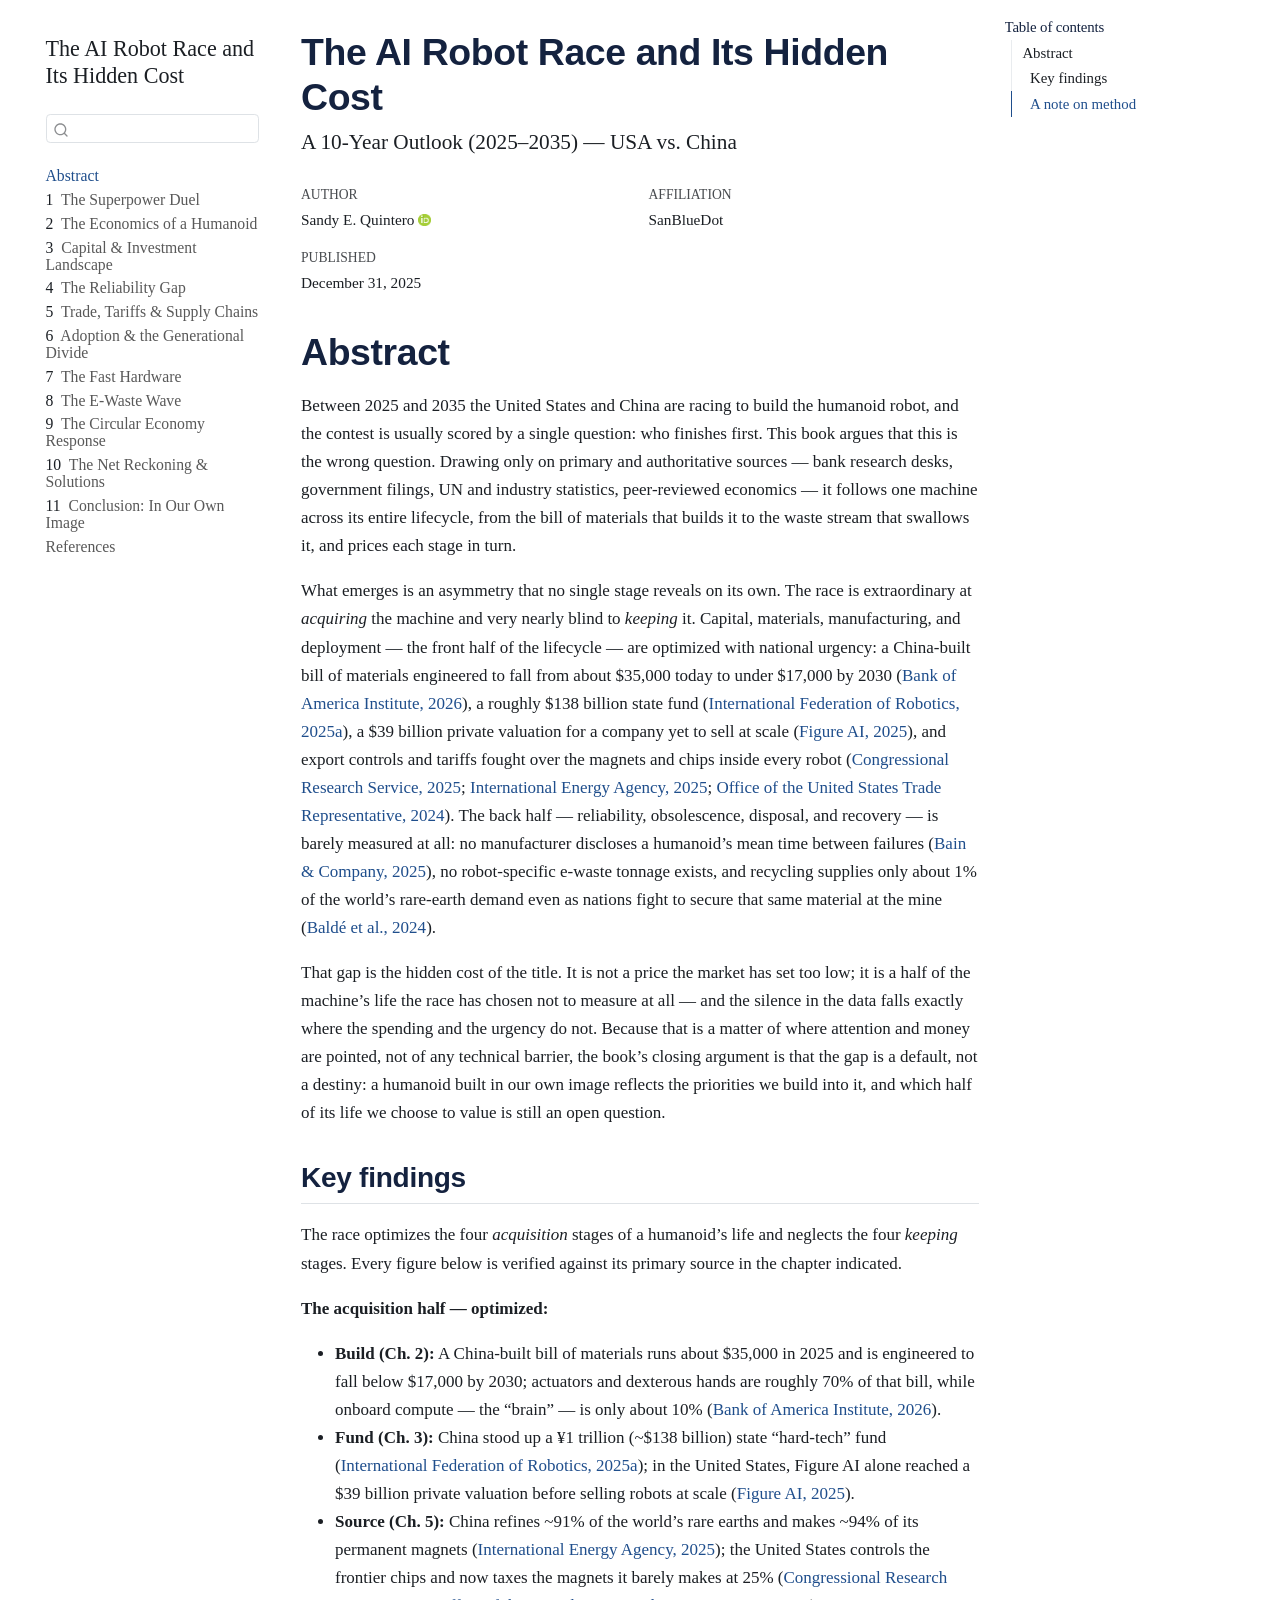
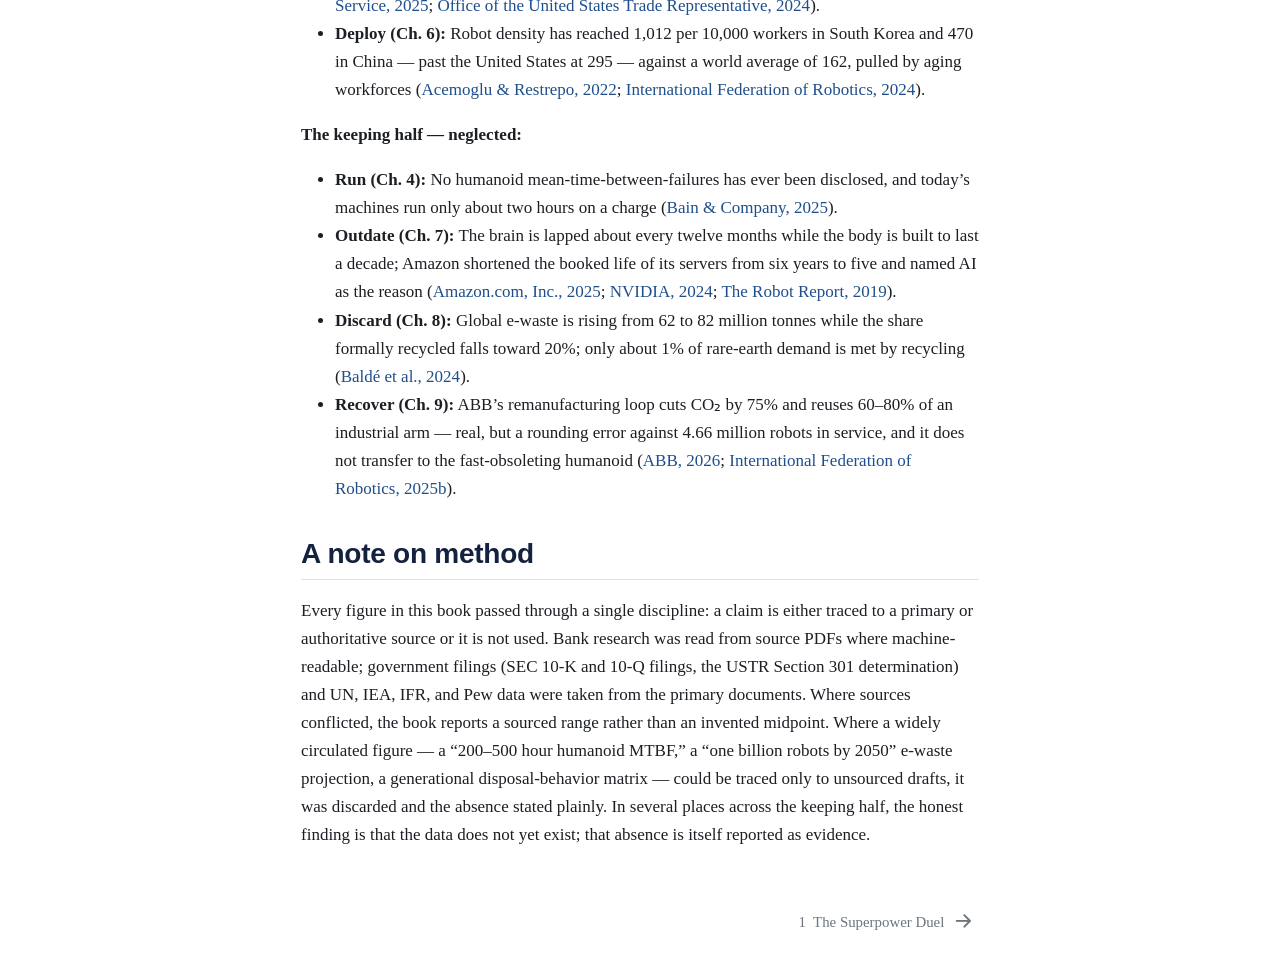
==== commit 645f8e51: "Built site for gh-pages" ====
--- a/index.html
+++ b/index.html
@@ -6,7 +6,7 @@
 
 <meta name="viewport" content="width=device-width, initial-scale=1.0, user-scalable=yes">
 
-<meta name="author" content="Sandy E. Quintero — SanBlueDot">
+<meta name="author" content="Sandy E. Quintero">
 <meta name="dcterms.date" content="2025-12-31">
 
 <title>The AI Robot Race and Its Hidden Cost</title>
@@ -237,16 +237,23 @@
 </div>
 
 
+<div class="quarto-title-meta-author">
+  <div class="quarto-title-meta-heading">Author</div>
+  <div class="quarto-title-meta-heading">Affiliation</div>
+  
+    <div class="quarto-title-meta-contents">
+    <p class="author">Sandy E. Quintero <a href="https://orcid.org/0009-0005-7948-5622" class="quarto-title-author-orcid"> <img src="[data-uri]"></a></p>
+  </div>
+  <div class="quarto-title-meta-contents">
+        <p class="affiliation">
+            SanBlueDot
+          </p>
+      </div>
+  </div>
 
 <div class="quarto-title-meta">
 
-    <div>
-    <div class="quarto-title-meta-heading">Author</div>
-    <div class="quarto-title-meta-contents">
-             <p>Sandy E. Quintero — SanBlueDot </p>
-          </div>
-  </div>
-    
+      
     <div>
     <div class="quarto-title-meta-heading">Published</div>
     <div class="quarto-title-meta-contents">
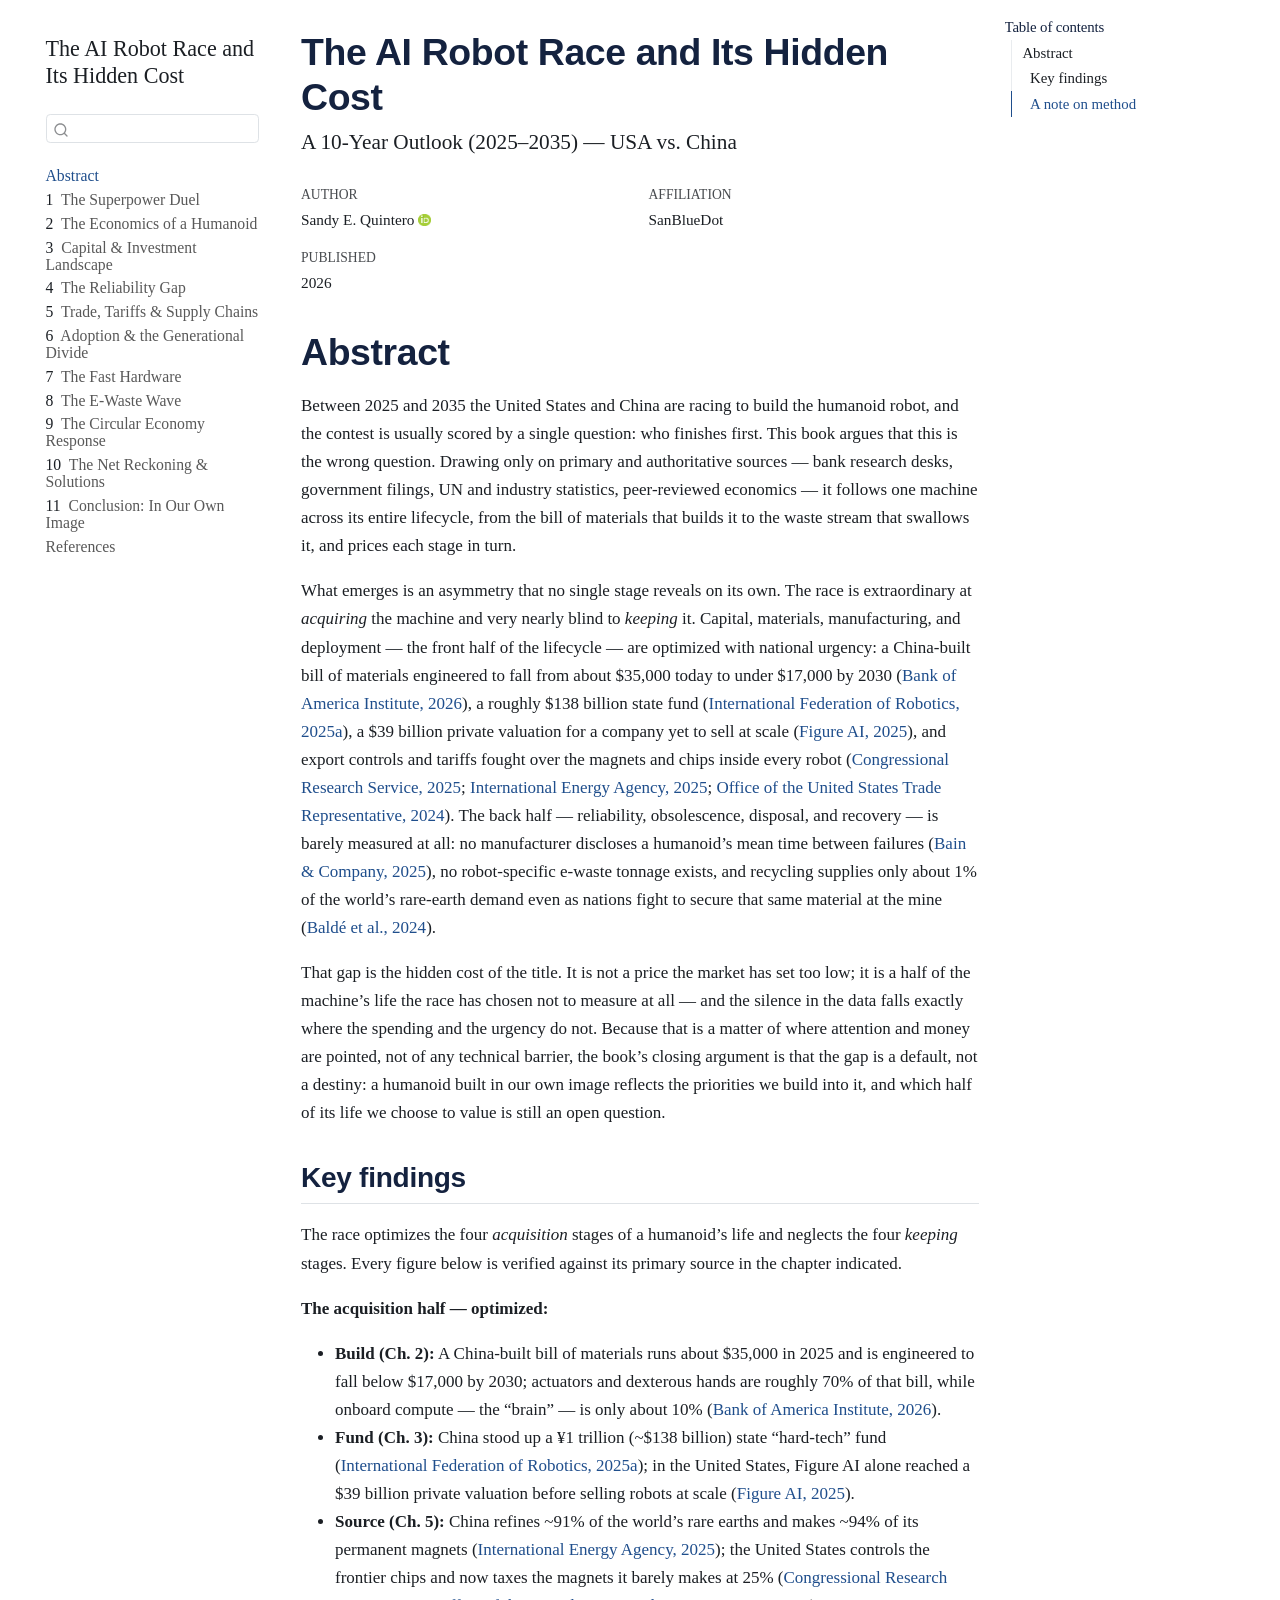
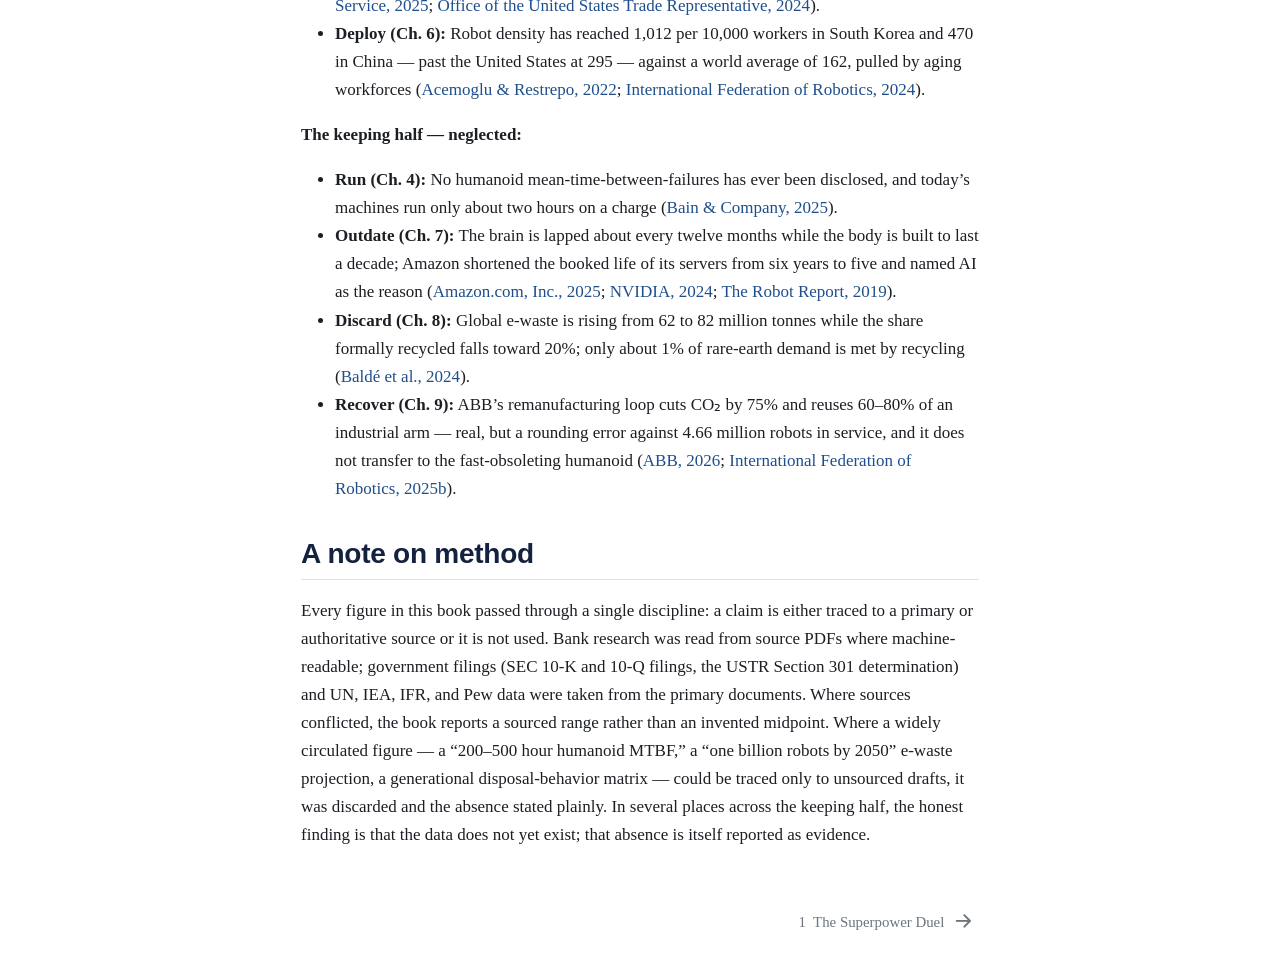
==== commit 479cce9b: "Built site for gh-pages" ====
--- a/index.html
+++ b/index.html
@@ -7,7 +7,7 @@
 <meta name="viewport" content="width=device-width, initial-scale=1.0, user-scalable=yes">
 
 <meta name="author" content="Sandy E. Quintero">
-<meta name="dcterms.date" content="2025-12-31">
+<meta name="dcterms.date" content="2026-01-01">
 
 <title>The AI Robot Race and Its Hidden Cost</title>
 <style>
@@ -257,7 +257,7 @@
     <div>
     <div class="quarto-title-meta-heading">Published</div>
     <div class="quarto-title-meta-contents">
-      <p class="date">December 31, 2025</p>
+      <p class="date">2026</p>
     </div>
   </div>
   
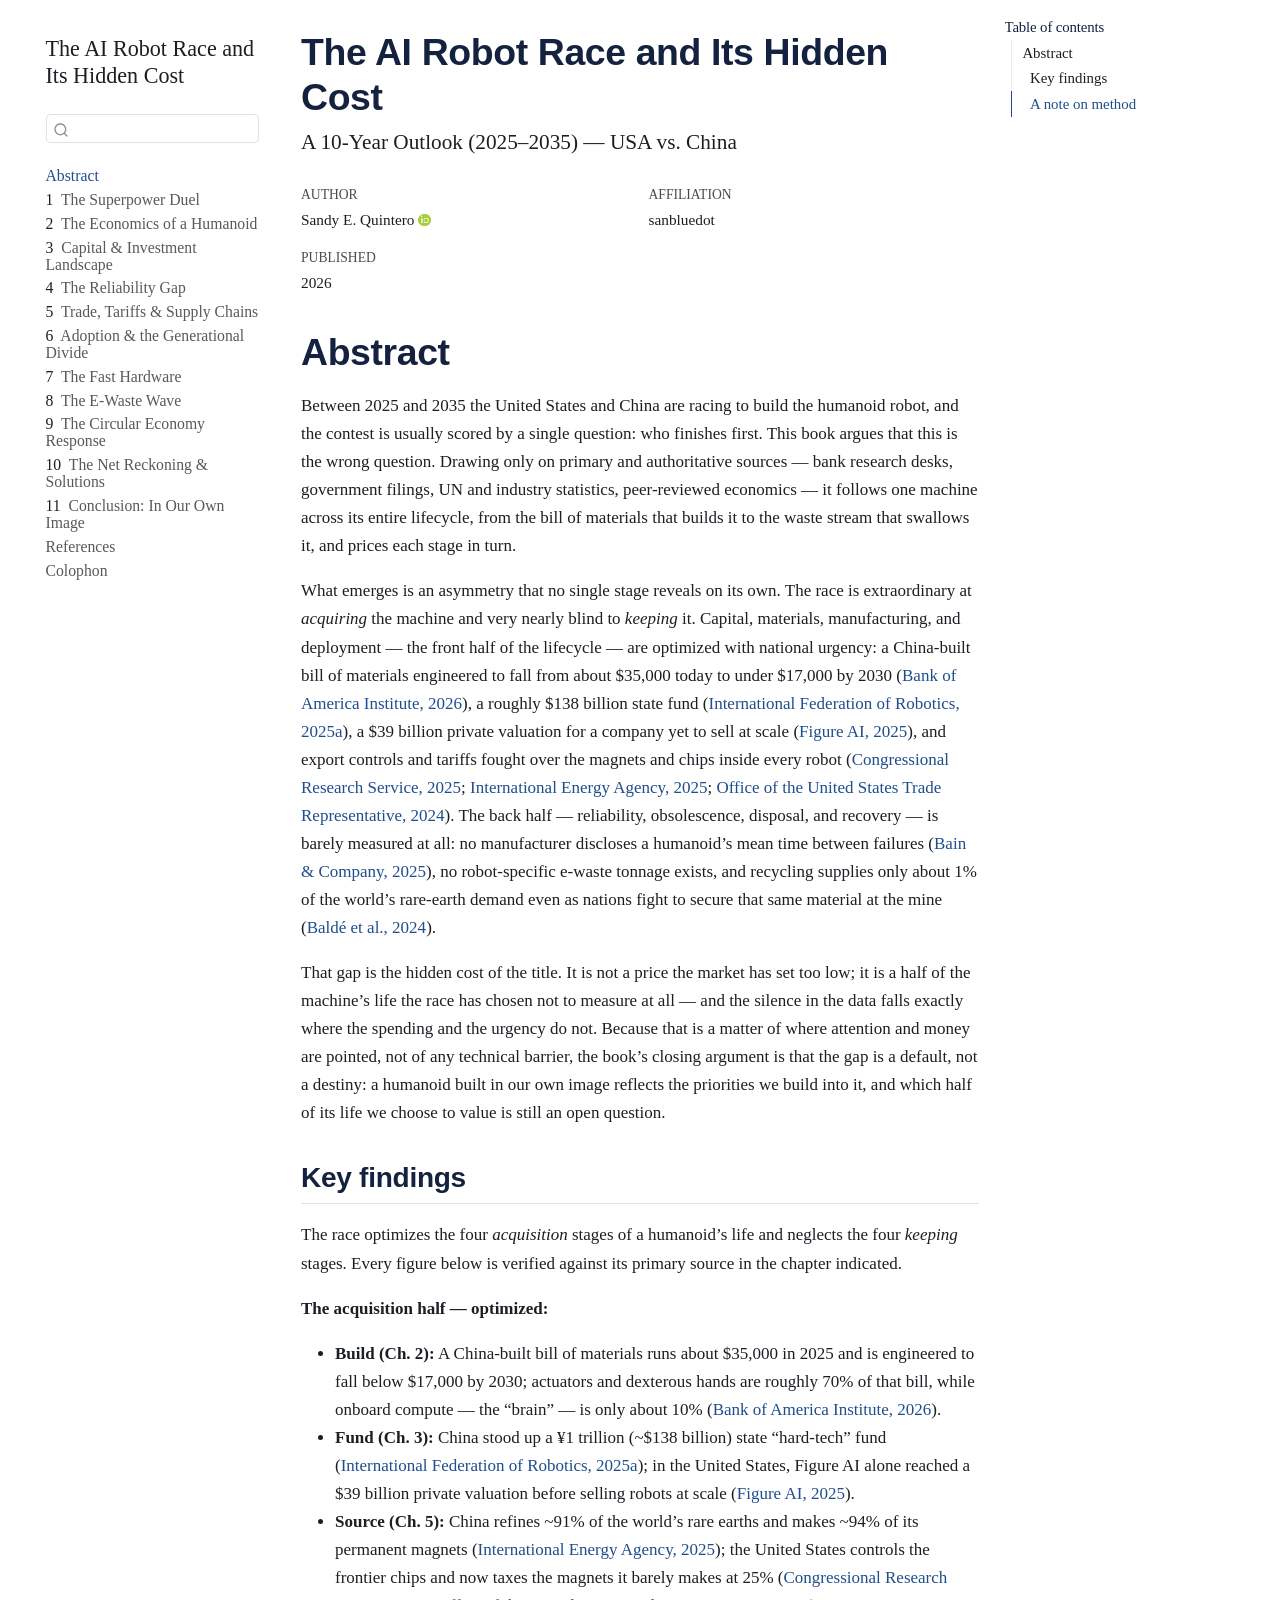
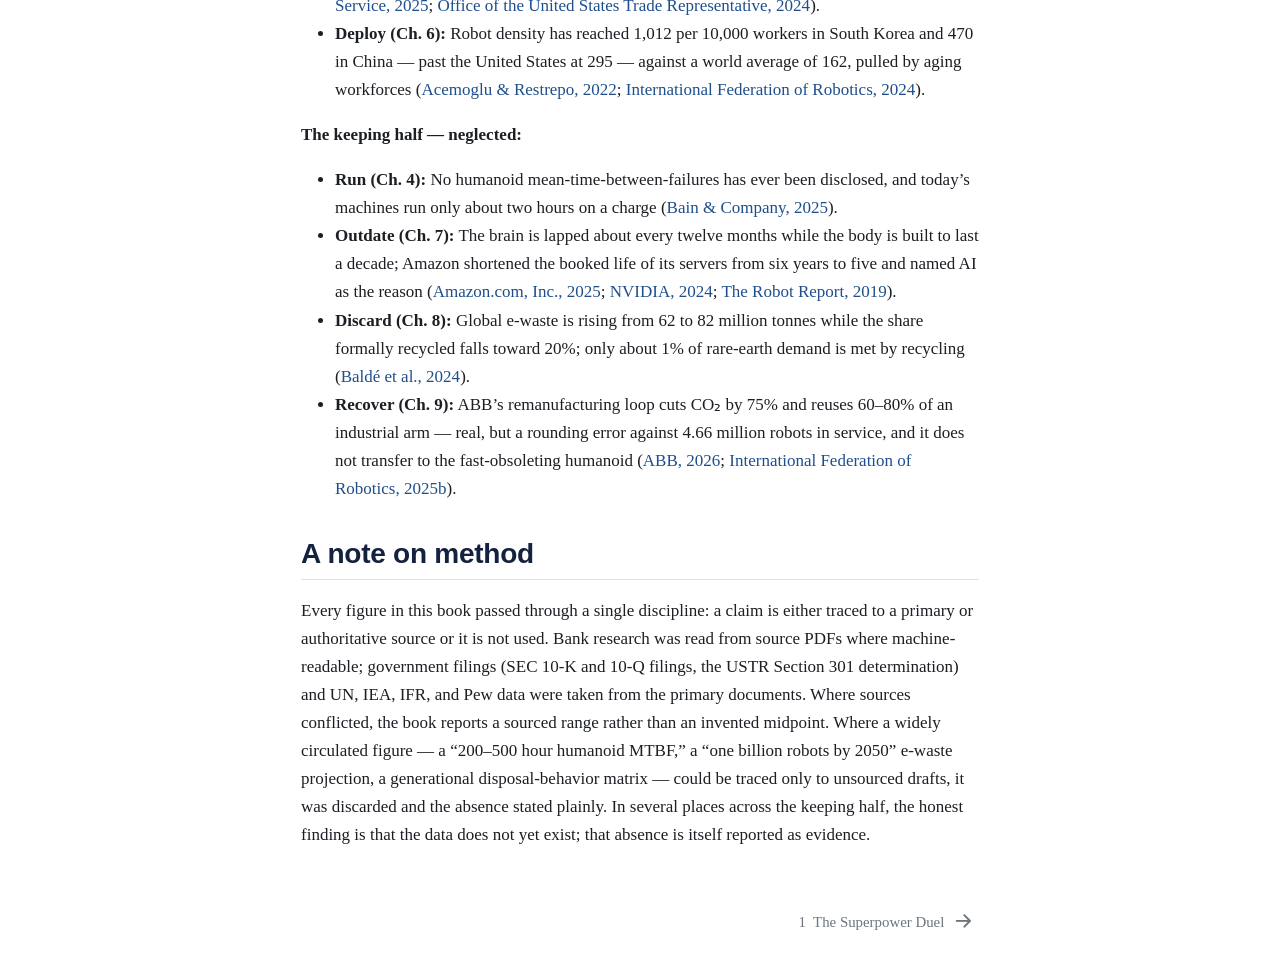
==== commit a58adcc8: "Built site for gh-pages" ====
--- a/index.html
+++ b/index.html
@@ -65,7 +65,7 @@
 <link href="site_libs/quarto-html/quarto-syntax-highlighting-15634bcf2e68342d4ad2dfa704d543f6.css" rel="stylesheet" id="quarto-text-highlighting-styles">
 <script src="site_libs/bootstrap/bootstrap.min.js"></script>
 <link href="site_libs/bootstrap/bootstrap-icons.css" rel="stylesheet">
-<link href="site_libs/bootstrap/bootstrap-3083ef82141734df371f26d2f2a24fa7.min.css" rel="stylesheet" append-hash="true" id="quarto-bootstrap" data-mode="light">
+<link href="site_libs/bootstrap/bootstrap-e6e61614d7470ab1be2a7b0a5b13885c.min.css" rel="stylesheet" append-hash="true" id="quarto-bootstrap" data-mode="light">
 <script id="quarto-search-options" type="application/json">{
   "location": "sidebar",
   "copy-button": false,
@@ -209,6 +209,12 @@
  <span class="menu-text">References</span></a>
   </div>
 </li>
+        <li class="sidebar-item">
+  <div class="sidebar-item-container"> 
+  <a href="./colophon.html" class="sidebar-item-text sidebar-link">
+ <span class="menu-text">Colophon</span></a>
+  </div>
+</li>
     </ul>
     </div>
 </nav>
@@ -246,7 +252,7 @@
   </div>
   <div class="quarto-title-meta-contents">
         <p class="affiliation">
-            SanBlueDot
+            sanbluedot
           </p>
       </div>
   </div>
